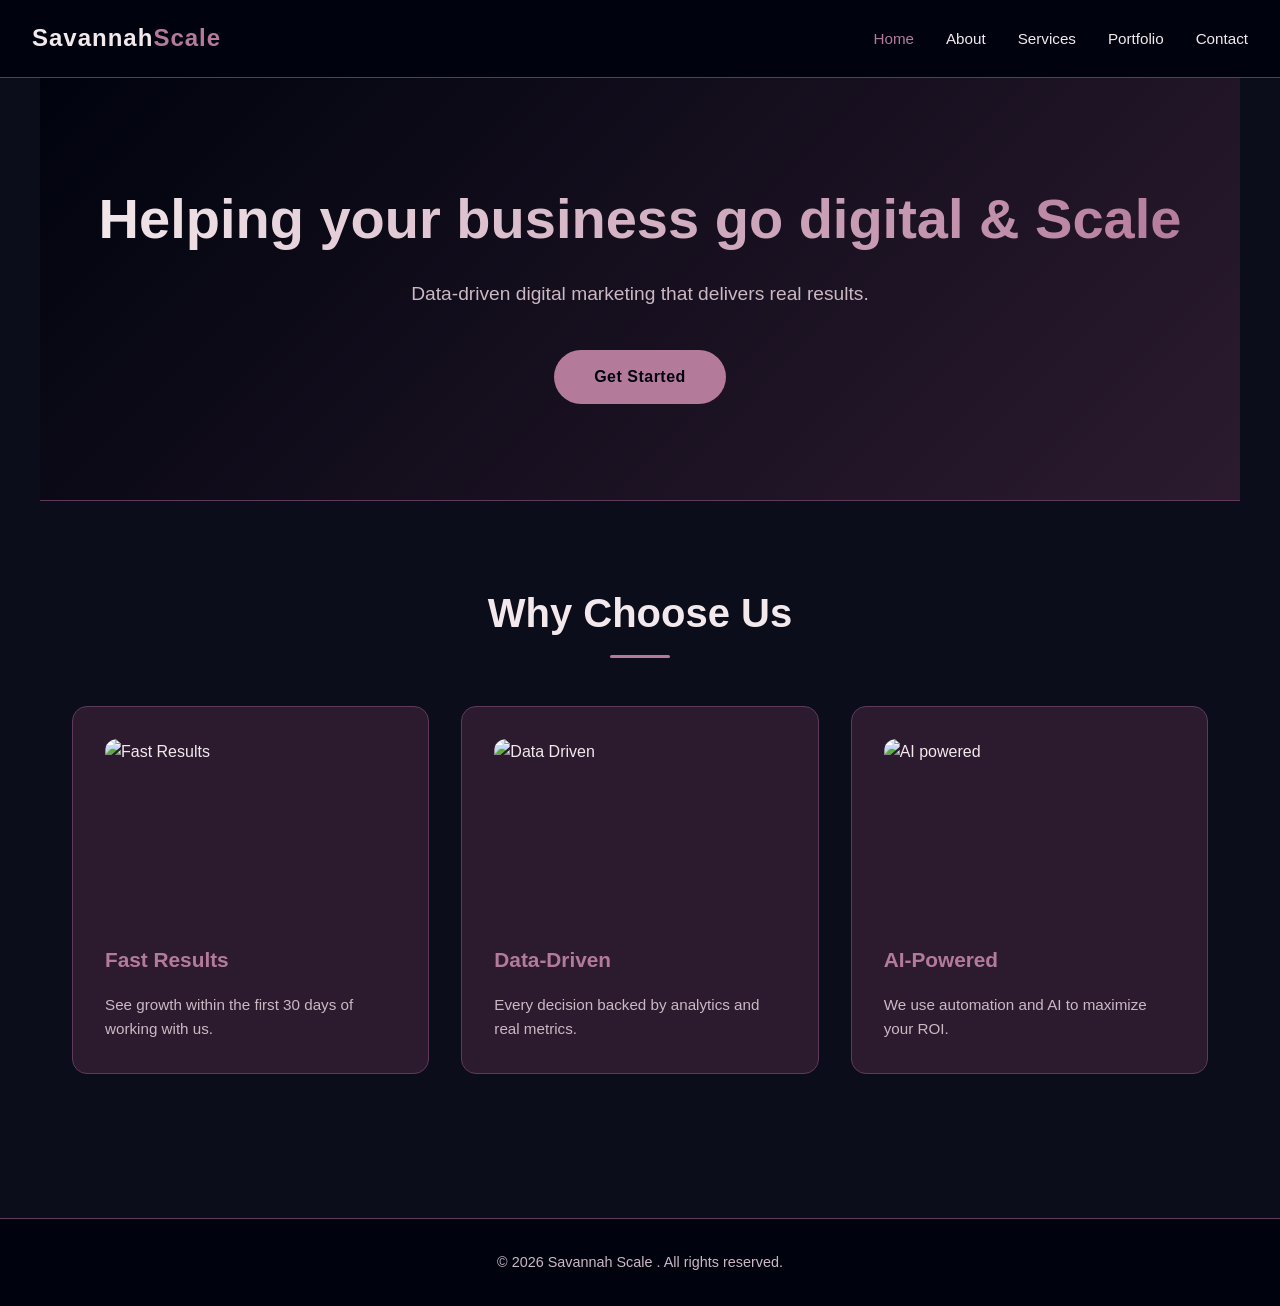
==== index.html @ 63f2a81c "updated name,updated HTML content" ====
<!DOCTYPE html>
<html lang="en">
<head>
  <meta charset="UTF-8">
  <title>Savannah Scale - Home</title>
  <link rel="stylesheet" href="style.css">
</head>
<body>
  <nav>
    <div class="logo">Savannah<span>Scale</span></div>
    <ul>
      <li><a href="index.html" class="active">Home</a></li>
      <li><a href="about.html">About</a></li>
      <li><a href="services.html">Services</a></li>
      <li><a href="portfolio.html">Portfolio</a></li>
      <li><a href="contact.html">Contact</a></li>
    </ul>
  </nav>

  <section class="hero">
    <h1>Helping your business go digital & Scale</h1>
    <p>Data-driven digital marketing that delivers real results.</p>
    <a href="contact.html" class="btn">Get Started</a>
  </section>

  <section>
    <h2>Why Choose Us</h2>
    <div class="services-grid">
      <div class="service-card">
       <img src="images/fast results.jpg" alt="Fast Results" class="icon-img">
        <h3>Fast Results</h3>
        <p>See growth within the first 30 days of working with us.</p>
      </div>
      <div class="service-card">
       <img src="images/data driven.jpg" alt="Data Driven" class="icon-img">
        <h3>Data-Driven</h3>
        <p>Every decision backed by analytics and real metrics.</p>
      </div>
      <div class="service-card">
        <img src="images/ai powered.jpg" alt="AI powered" class="icon-img">
        <h3>AI-Powered</h3>
        <p>We use automation and AI to maximize your ROI.</p>
      </div>
    </div>
  </section>

  <footer>
    <p>&copy; 2026 Savannah Scale . All rights reserved.</p>
  </footer>
</body>
</html>
---- style.css ----
* {
  margin: 0;
  padding: 0;
  box-sizing: border-box;
  font-family: 'Segoe UI', Tahoma, Geneva, Verdana, sans-serif;
}

:root {
  --bg-deep: #00030E;
  --bg-main: #0B0E1A;
  --bg-card: #2C1B2F;
  --accent-dark: #5E3A5C;
  --primary: #B47A9A;
  --text-light: #F3E9EC;
  --text-muted: #CBB8C3;    /* <-- Lighter, softer contrast for readable paragraphs */
}

body {
  background: var(--bg-main);
  color: var(--text-light);
  line-height: 1.6;
}

/* NAVBAR */
nav {
  background: var(--bg-deep);
  padding: 1.2rem 2rem;
  display: flex;
  justify-content: space-between;
  align-items: center;
  position: sticky;
  top: 0;
  z-index: 100;
  border-bottom: 1px solid var(--accent-dark);
}

.logo {
  color: var(--text-light);
  font-size: 1.5rem;
  font-weight: bold;
  letter-spacing: 1px;
}

.logo span {
  color: var(--primary);
}

nav ul {
  display: flex;
  list-style: none;
  gap: 2rem;
}

nav ul li a {
  color: var(--text-light);
  text-decoration: none;
  font-weight: 500;
  transition: color 0.3s ease;
  font-size: 0.95rem;
}

nav ul li a:hover,
nav ul li a.active {
  color: var(--primary);
}

/* HERO SECTION */
.hero {
  background: linear-gradient(135deg, var(--bg-deep) 0%, var(--bg-card) 100%);
  color: var(--text-light);
  padding: 6rem 2rem;
  text-align: center;
  border-bottom: 1px solid var(--accent-dark);
}

.hero h1 {
  font-size: 3.5rem;
  margin-bottom: 1rem;
  background: linear-gradient(to right, var(--text-light), var(--primary));
  -webkit-background-clip: text;
  -webkit-text-fill-color: transparent;
  font-weight: 800;
}

.hero p {
  font-size: 1.2rem;
  margin-bottom: 2.5rem;
  color: var(--text-muted);
  max-width: 600px;
  margin-left: auto;
  margin-right: auto;
}

/* BUTTONS */
.btn {
  background: var(--primary);
  color: var(--bg-deep);
  padding: 0.9rem 2.5rem;
  border: none;
  border-radius: 30px;
  text-decoration: none;
  font-weight: bold;
  display: inline-block;
  transition: all 0.3s ease;
  letter-spacing: 0.5px;
}

.btn:hover {
  background: var(--text-light);
  transform: translateY(-3px);
  box-shadow: 0 10px 20px rgba(180, 122, 154, 0.2);
}

/* SECTIONS */
section {
  padding: 5rem 2rem;
  max-width: 1200px;
  margin: 0 auto;
}

section h2 {
  text-align: center;
  font-size: 2.5rem;
  margin-bottom: 3rem;
  color: var(--text-light);
  position: relative;
}

section h2::after {
  content: '';
  display: block;
  width: 60px;
  height: 3px;
  background: var(--primary);
  margin: 10px auto 0;
  border-radius: 2px;
}

/* SERVICES & PORTFOLIO GRID */
.services-grid, .portfolio-grid {
  display: grid;
  grid-template-columns: repeat(auto-fit, minmax(300px, 1fr));
  gap: 2rem;
}

/* CARDS */
.service-card, .portfolio-card {
  background: var(--bg-card);
  padding: 2rem;
  border-radius: 15px;
  text-align: left;
  border: 1px solid var(--accent-dark);
  transition: all 0.3s ease;
}

.service-card:hover, .portfolio-card:hover {
  transform: translateY(-10px);
  border-color: var(--primary);
  box-shadow: 0 10px 30px rgba(0, 0, 0, 0.3);
}

.service-card img,
.portfolio-card img {
  width: 100%;
  max-width: 100%;
  height: 180px;
  object-fit: cover;      /* crops the photo so it never stretches */
  border-radius: 12px;
  margin-bottom: 1.5rem;
  display: block;
}

.service-card h3, .portfolio-card h3 {
  margin-bottom: 1rem;
  color: var(--primary);
  font-size: 1.3rem;
}

.service-card p, .portfolio-card p {
  color: var(--text-muted);
  font-size: 0.95rem;
}

/* PORTFOLIO IMAGE PLACEHOLDER */
.portfolio-card .img-placeholder {
  height: 200px;
  background: linear-gradient(135deg, var(--accent-dark), var(--primary));
  border-radius: 10px 10px 0 0;
  display: flex;
  align-items: center;
  justify-content: center;
  color: var(--text-light);
  font-size: 1.5rem;
  font-weight: bold;
  margin: -2.5rem -2rem 1.5rem -2rem; /* Pulls it to the edges */
  width: calc(100% + 4rem);
}

.portfolio-card .content {
  padding: 0 0.5rem;
  text-align: left;
}

/* CONTACT FORM */
form {
  max-width: 600px;
  margin: 0 auto;
  display: flex;
  flex-direction: column;
  gap: 1.2rem;
  background: var(--bg-card);
  padding: 2.5rem;
  border-radius: 15px;
  border: 1px solid var(--accent-dark);
}

form input,
form textarea {
  padding: 1rem;
  background: var(--bg-main);
  border: 1px solid var(--accent-dark);
  border-radius: 8px;
  font-size: 1rem;
  color: var(--text-light);
  transition: border-color 0.3s;
}

form input:focus,
form textarea:focus {
  outline: none;
  border-color: var(--primary);
}

form input::placeholder,
form textarea::placeholder {
  color: var(--text-muted);
}

form textarea {
  min-height: 150px;
  resize: vertical;
}

form button {
  background: var(--primary);
  color: var(--bg-deep);
  padding: 1rem;
  border: none;
  border-radius: 8px;
  font-size: 1rem;
  font-weight: bold;
  cursor: pointer;
  transition: all 0.3s ease;
  margin-top: 0.5rem;
}

form button:hover {
  background: var(--text-light);
}

/* FOOTER */
footer {
  background: var(--bg-deep);
  color: var(--text-muted);
  text-align: center;
  padding: 2rem;
  margin-top: 4rem;
  border-top: 1px solid var(--accent-dark);
  font-size: 0.9rem;
}

/* MOBILE RESPONSIVE */
@media (max-width: 768px) {
  nav {
    flex-direction: column;
    gap: 1rem;
    padding: 1rem;
  }
  nav ul {
    gap: 1rem;
    flex-wrap: wrap;
    justify-content: center;
  }
  .hero h1 {
    font-size: 2.2rem;
  }
  .hero {
    padding: 4rem 1.5rem;
  }
  section {
    padding: 3rem 1.5rem;
  }
  form {
    padding: 1.5rem;
  }
}
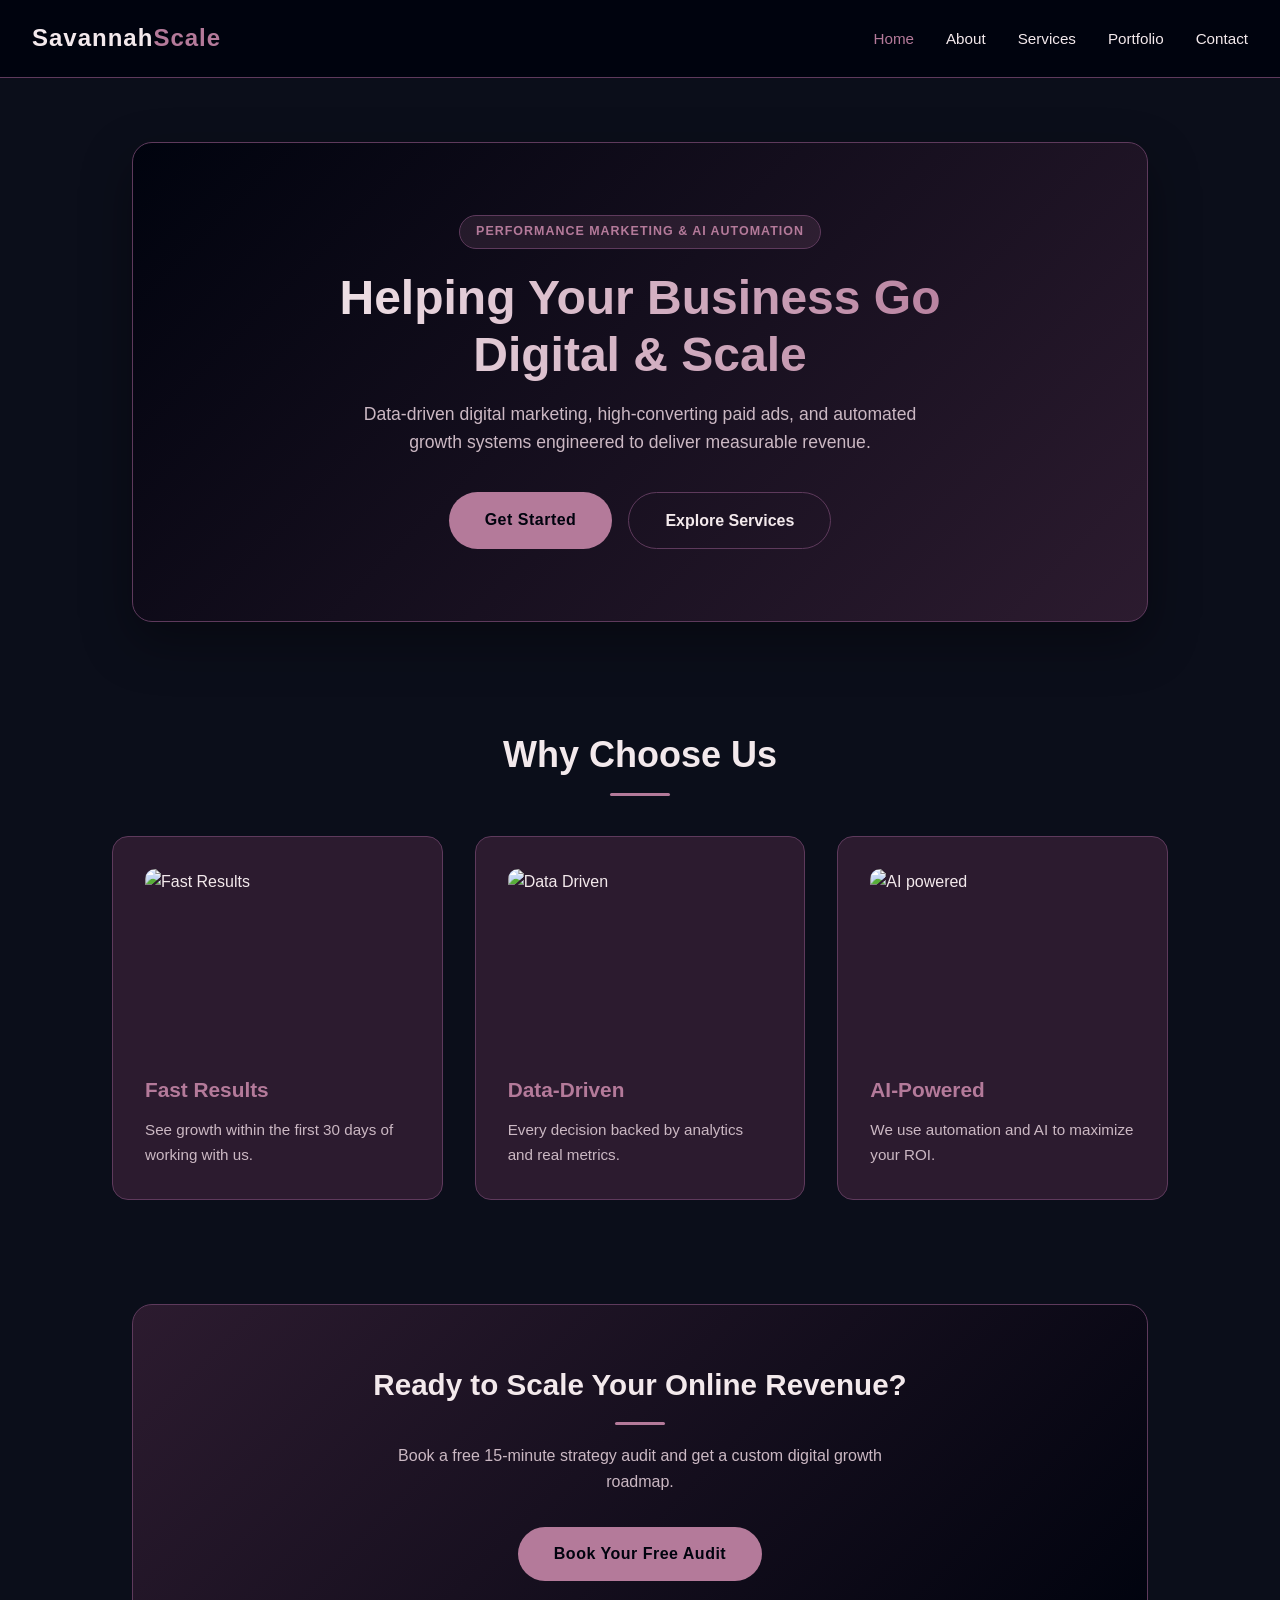
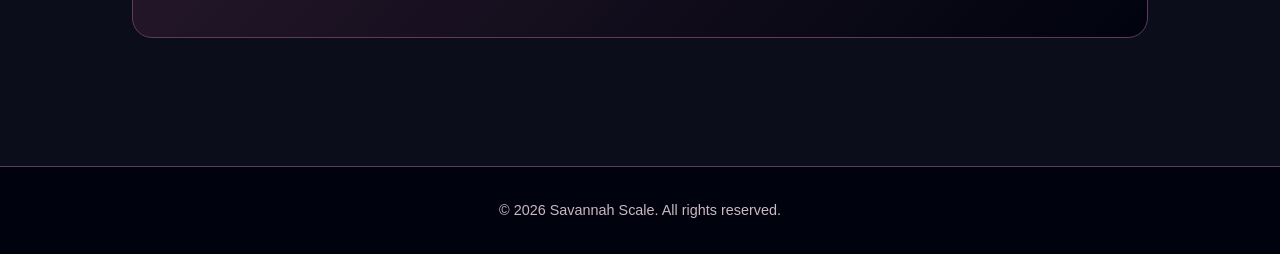
==== commit 1fac4238: "updated about, contact, index, portfolio, services HTML and refined css styling" ====
--- a/index.html
+++ b/index.html
@@ -2,6 +2,7 @@
 <html lang="en">
 <head>
   <meta charset="UTF-8">
+  <meta name="viewport" content="width=device-width, initial-scale=1.0">
   <title>Savannah Scale - Home</title>
   <link rel="stylesheet" href="style.css">
 </head>
@@ -17,35 +18,60 @@
     </ul>
   </nav>
 
-  <section class="hero">
-    <h1>Helping your business go digital & Scale</h1>
-    <p>Data-driven digital marketing that delivers real results.</p>
-    <a href="contact.html" class="btn">Get Started</a>
-  </section>
+  <main>
+    <!-- 1. Upgraded Top Hero Card (From your 2nd screenshot) -->
+    <section class="home-hero">
+      <div class="hero-card">
+        <span class="hero-badge">PERFORMANCE MARKETING &amp; AI AUTOMATION</span>
+        <h1>Helping Your Business Go Digital &amp; Scale</h1>
+        <p>
+          Data-driven digital marketing, high-converting paid ads, and automated growth 
+          systems engineered to deliver measurable revenue.
+        </p>
+        <div class="hero-actions">
+          <a href="contact.html" class="btn-primary">Get Started</a>
+          <a href="services.html" class="btn-secondary">Explore Services</a>
+        </div>
+      </div>
+    </section>
 
-  <section>
-    <h2>Why Choose Us</h2>
-    <div class="services-grid">
-      <div class="service-card">
-       <img src="images/fast results.jpg" alt="Fast Results" class="icon-img">
-        <h3>Fast Results</h3>
-        <p>See growth within the first 30 days of working with us.</p>
+    <!-- 2. Your Original "Why Choose Us" Section with Images Kept Intact -->
+    <section class="why-us-original">
+      <h2>Why Choose Us</h2>
+      <div class="services-grid">
+        <div class="service-card">
+          <img src="images/fast results.jpg" alt="Fast Results" class="icon-img">
+          <h3>Fast Results</h3>
+          <p>See growth within the first 30 days of working with us.</p>
+        </div>
+        <div class="service-card">
+          <img src="images/data driven.jpg" alt="Data Driven" class="icon-img">
+          <h3>Data-Driven</h3>
+          <p>Every decision backed by analytics and real metrics.</p>
+        </div>
+        <div class="service-card">
+          <img src="images/ai powered.jpg" alt="AI powered" class="icon-img">
+          <h3>AI-Powered</h3>
+          <p>We use automation and AI to maximize your ROI.</p>
+        </div>
       </div>
-      <div class="service-card">
-       <img src="images/data driven.jpg" alt="Data Driven" class="icon-img">
-        <h3>Data-Driven</h3>
-        <p>Every decision backed by analytics and real metrics.</p>
+    </section>
+
+    <!-- 3. Upgraded Bottom CTA Banner (From your 1st screenshot) -->
+    <section class="home-cta">
+      <div class="cta-box">
+        <h2>Ready to Scale Your Online Revenue?</h2>
+        <div class="cta-divider"></div>
+        <p>Book a free 15-minute strategy audit and get a custom digital growth roadmap.</p>
+        <a href="contact.html" class="btn-primary">Book Your Free Audit</a>
       </div>
-      <div class="service-card">
-        <img src="images/ai powered.jpg" alt="AI powered" class="icon-img">
-        <h3>AI-Powered</h3>
-        <p>We use automation and AI to maximize your ROI.</p>
-      </div>
-    </div>
-  </section>
+    </section>
+  </main>
 
   <footer>
-    <p>&copy; 2026 Savannah Scale . All rights reserved.</p>
+    <p>&copy; <span id="current-year">2026</span> Savannah Scale. All rights reserved.</p>
   </footer>
+
+  <script src="script.js"></script>
 </body>
-</html>+</html>
--- a/style.css
+++ b/style.css
@@ -12,7 +12,7 @@
   --accent-dark: #5E3A5C;
   --primary: #B47A9A;
   --text-light: #F3E9EC;
-  --text-muted: #CBB8C3;    /* <-- Lighter, softer contrast for readable paragraphs */
+  --text-muted: #CBB8C3;
 }
 
 body {
@@ -21,7 +21,7 @@
   line-height: 1.6;
 }
 
-/* NAVBAR */
+/* ==================== NAVBAR ==================== */
 nav {
   background: var(--bg-deep);
   padding: 1.2rem 2rem;
@@ -32,6 +32,7 @@
   top: 0;
   z-index: 100;
   border-bottom: 1px solid var(--accent-dark);
+  transition: box-shadow 0.3s ease;
 }
 
 .logo {
@@ -64,17 +65,18 @@
   color: var(--primary);
 }
 
-/* HERO SECTION */
+/* ==================== SHARED HERO BANNER (About, Services, Contact) ==================== */
 .hero {
   background: linear-gradient(135deg, var(--bg-deep) 0%, var(--bg-card) 100%);
   color: var(--text-light);
-  padding: 6rem 2rem;
+  padding: 5.5rem 2rem;
   text-align: center;
   border-bottom: 1px solid var(--accent-dark);
+  max-width: 100%;
 }
 
 .hero h1 {
-  font-size: 3.5rem;
+  font-size: 3rem;
   margin-bottom: 1rem;
   background: linear-gradient(to right, var(--text-light), var(--primary));
   -webkit-background-clip: text;
@@ -83,45 +85,128 @@
 }
 
 .hero p {
-  font-size: 1.2rem;
-  margin-bottom: 2.5rem;
+  font-size: 1.15rem;
   color: var(--text-muted);
   max-width: 600px;
-  margin-left: auto;
-  margin-right: auto;
-}
-
-/* BUTTONS */
-.btn {
+  margin: 0 auto;
+}
+
+/* ==================== HOME HERO CARD ==================== */
+.home-hero {
+  padding: 4rem 2rem 2rem;
+  max-width: 1080px;
+  margin: 0 auto;
+}
+
+.hero-card {
+  background: linear-gradient(135deg, var(--bg-deep) 0%, var(--bg-card) 100%);
+  border: 1px solid var(--accent-dark);
+  border-radius: 20px;
+  padding: 4.5rem 2rem;
+  text-align: center;
+  box-shadow: 0 20px 50px rgba(0, 0, 0, 0.35);
+}
+
+.hero-badge,
+.eyebrow,
+.card-eyebrow {
+  display: inline-block;
+  font-size: 0.78rem;
+  font-weight: 700;
+  text-transform: uppercase;
+  letter-spacing: 0.08em;
+  color: var(--primary);
+  background: rgba(180, 122, 154, 0.14);
+  border: 1px solid var(--accent-dark);
+  padding: 6px 16px;
+  border-radius: 999px;
+  margin-bottom: 1.25rem;
+}
+
+.hero-card h1 {
+  font-size: 3rem;
+  margin: 0 auto 1rem;
+  max-width: 720px;
+  background: linear-gradient(to right, var(--text-light), var(--primary));
+  -webkit-background-clip: text;
+  -webkit-text-fill-color: transparent;
+  font-weight: 800;
+  line-height: 1.2;
+}
+
+.hero-card p {
+  font-size: 1.1rem;
+  margin: 0 auto 2.25rem;
+  color: var(--text-muted);
+  max-width: 580px;
+  line-height: 1.6;
+}
+
+/* ==================== BUTTONS ==================== */
+.hero-actions {
+  display: flex;
+  justify-content: center;
+  gap: 1rem;
+  flex-wrap: wrap;
+}
+
+.btn,
+.btn-primary {
   background: var(--primary);
   color: var(--bg-deep);
-  padding: 0.9rem 2.5rem;
+  padding: 0.9rem 2.25rem;
   border: none;
   border-radius: 30px;
   text-decoration: none;
-  font-weight: bold;
+  font-weight: 700;
   display: inline-block;
+  text-align: center;
   transition: all 0.3s ease;
   letter-spacing: 0.5px;
-}
-
-.btn:hover {
+  cursor: pointer;
+}
+
+.btn:hover,
+.btn-primary:hover {
   background: var(--text-light);
+  color: var(--bg-deep);
   transform: translateY(-3px);
-  box-shadow: 0 10px 20px rgba(180, 122, 154, 0.2);
-}
-
-/* SECTIONS */
+  box-shadow: 0 10px 20px rgba(180, 122, 154, 0.25);
+}
+
+.btn-secondary,
+.btn-outline {
+  background: transparent;
+  color: var(--text-light);
+  padding: 0.9rem 2.25rem;
+  border: 1px solid var(--accent-dark);
+  border-radius: 30px;
+  text-decoration: none;
+  font-weight: 600;
+  display: inline-block;
+  text-align: center;
+  transition: all 0.3s ease;
+  cursor: pointer;
+}
+
+.btn-secondary:hover,
+.btn-outline:hover {
+  border-color: var(--primary);
+  background: rgba(180, 122, 154, 0.14);
+  transform: translateY(-3px);
+}
+
+/* ==================== GENERAL SECTIONS ==================== */
 section {
-  padding: 5rem 2rem;
-  max-width: 1200px;
+  padding: 4.5rem 2rem;
+  max-width: 1120px;
   margin: 0 auto;
 }
 
 section h2 {
   text-align: center;
-  font-size: 2.5rem;
-  margin-bottom: 3rem;
+  font-size: 2.25rem;
+  margin-bottom: 2.5rem;
   color: var(--text-light);
   position: relative;
 }
@@ -136,161 +221,709 @@
   border-radius: 2px;
 }
 
-/* SERVICES & PORTFOLIO GRID */
-.services-grid, .portfolio-grid {
+/* ==================== SERVICES & WHY CHOOSE US GRID ==================== */
+.services-grid {
   display: grid;
   grid-template-columns: repeat(auto-fit, minmax(300px, 1fr));
   gap: 2rem;
 }
 
-/* CARDS */
-.service-card, .portfolio-card {
+.service-card {
   background: var(--bg-card);
   padding: 2rem;
-  border-radius: 15px;
+  border-radius: 16px;
   text-align: left;
   border: 1px solid var(--accent-dark);
-  transition: all 0.3s ease;
-}
-
-.service-card:hover, .portfolio-card:hover {
-  transform: translateY(-10px);
+  transition: transform 0.3s ease, border-color 0.3s ease, box-shadow 0.3s ease;
+}
+
+.service-card:hover {
+  transform: translateY(-6px);
   border-color: var(--primary);
-  box-shadow: 0 10px 30px rgba(0, 0, 0, 0.3);
-}
-
-.service-card img,
-.portfolio-card img {
+  box-shadow: 0 10px 28px rgba(180, 122, 154, 0.18);
+}
+
+.service-card .icon-img,
+.service-card img {
   width: 100%;
-  max-width: 100%;
   height: 180px;
-  object-fit: cover;      /* crops the photo so it never stretches */
-  border-radius: 12px;
+  object-fit: cover;
+  border-radius: 10px;
   margin-bottom: 1.5rem;
   display: block;
 }
 
-.service-card h3, .portfolio-card h3 {
-  margin-bottom: 1rem;
+.service-card h3 {
+  margin-bottom: 0.75rem;
   color: var(--primary);
   font-size: 1.3rem;
 }
 
-.service-card p, .portfolio-card p {
+.service-card p {
   color: var(--text-muted);
   font-size: 0.95rem;
 }
 
-/* PORTFOLIO IMAGE PLACEHOLDER */
-.portfolio-card .img-placeholder {
-  height: 200px;
-  background: linear-gradient(135deg, var(--accent-dark), var(--primary));
-  border-radius: 10px 10px 0 0;
-  display: flex;
-  align-items: center;
-  justify-content: center;
-  color: var(--text-light);
-  font-size: 1.5rem;
-  font-weight: bold;
-  margin: -2.5rem -2rem 1.5rem -2rem; /* Pulls it to the edges */
-  width: calc(100% + 4rem);
-}
-
-.portfolio-card .content {
-  padding: 0 0.5rem;
-  text-align: left;
-}
-
-/* CONTACT FORM */
-form {
+/* ==================== PRICING CARDS (Services Page) ==================== */
+.pricing-section {
+  padding: 4rem 2rem 5rem;
+  max-width: 1120px;
+  margin: 0 auto;
+}
+
+.pricing-header {
+  text-align: center;
   max-width: 600px;
-  margin: 0 auto;
+  margin: 0 auto 3.5rem;
+}
+
+.pricing-header h2 {
+  margin-bottom: 1rem;
+}
+
+.pricing-header p {
+  color: var(--text-muted);
+  font-size: 1rem;
+}
+
+.pricing-grid {
+  display: grid;
+  grid-template-columns: repeat(3, 1fr);
+  gap: 28px;
+  align-items: stretch;
+}
+
+.pricing-card {
+  background: linear-gradient(180deg, var(--bg-card) 0%, #1b1120 100%);
+  border: 1px solid var(--accent-dark);
+  border-radius: 18px;
+  padding: 36px 28px;
   display: flex;
   flex-direction: column;
-  gap: 1.2rem;
-  background: var(--bg-card);
-  padding: 2.5rem;
-  border-radius: 15px;
-  border: 1px solid var(--accent-dark);
-}
-
-form input,
-form textarea {
-  padding: 1rem;
-  background: var(--bg-main);
-  border: 1px solid var(--accent-dark);
-  border-radius: 8px;
-  font-size: 1rem;
-  color: var(--text-light);
-  transition: border-color 0.3s;
-}
-
-form input:focus,
-form textarea:focus {
-  outline: none;
+  justify-content: space-between;
+  position: relative;
+  transition: transform 0.25s ease, border-color 0.25s ease, box-shadow 0.25s ease;
+}
+
+.pricing-card:hover {
+  transform: translateY(-6px);
   border-color: var(--primary);
 }
 
-form input::placeholder,
-form textarea::placeholder {
-  color: var(--text-muted);
-}
-
-form textarea {
-  min-height: 150px;
-  resize: vertical;
-}
-
-form button {
+.pricing-card.popular {
+  background: linear-gradient(180deg, #3c223f 0%, var(--bg-card) 100%);
+  border: 1.5px solid var(--primary);
+  box-shadow: 0 12px 40px rgba(180, 122, 154, 0.2);
+}
+
+.badge {
+  position: absolute;
+  top: -13px;
+  right: 24px;
   background: var(--primary);
   color: var(--bg-deep);
-  padding: 1rem;
-  border: none;
-  border-radius: 8px;
+  font-size: 0.75rem;
+  font-weight: 800;
+  text-transform: uppercase;
+  letter-spacing: 0.06em;
+  padding: 4px 14px;
+  border-radius: 999px;
+}
+
+.plan-name {
+  font-size: 1.35rem;
+  font-weight: 700;
+  color: var(--text-light);
+  margin-bottom: 8px;
+}
+
+.plan-desc {
+  font-size: 0.9rem;
+  color: var(--text-muted);
+  margin-bottom: 24px;
+}
+
+.plan-price {
+  display: flex;
+  align-items: baseline;
+  gap: 6px;
+  padding-bottom: 24px;
+  border-bottom: 1px solid var(--accent-dark);
+  margin-bottom: 24px;
+}
+
+.plan-price .currency {
   font-size: 1rem;
-  font-weight: bold;
-  cursor: pointer;
-  transition: all 0.3s ease;
-  margin-top: 0.5rem;
-}
-
-form button:hover {
-  background: var(--text-light);
-}
-
-/* FOOTER */
+  font-weight: 700;
+  color: var(--primary);
+}
+
+.plan-price .amount {
+  font-size: 2.25rem;
+  font-weight: 800;
+  color: var(--text-light);
+}
+
+.plan-price .period {
+  font-size: 0.875rem;
+  color: var(--text-muted);
+}
+
+.plan-features {
+  list-style: none;
+  margin-bottom: 32px;
+  flex-grow: 1;
+}
+
+.plan-features li {
+  display: flex;
+  align-items: flex-start;
+  gap: 10px;
+  font-size: 0.925rem;
+  color: var(--text-light);
+  margin-bottom: 14px;
+}
+
+.plan-features .check {
+  color: var(--primary);
+  font-weight: 700;
+}
+
+.pricing-card .btn {
+  width: 100%;
+}
+
+/* ==================== ABOUT PAGE (Story/Mission & 4 Pillars) ==================== */
+.story-mission-section {
+  padding: 4rem 2rem 1.5rem;
+  max-width: 1040px;
+  margin: 0 auto;
+}
+
+.story-mission-grid {
+  display: grid;
+  grid-template-columns: repeat(2, 1fr);
+  gap: 24px;
+}
+
+.info-card {
+  background: var(--bg-card);
+  border: 1px solid var(--accent-dark);
+  border-radius: 16px;
+  padding: 2rem;
+  transition: transform 0.25s ease, border-color 0.25s ease;
+}
+
+.info-card:hover {
+  transform: translateY(-4px);
+  border-color: var(--primary);
+}
+
+.info-card h2 {
+  text-align: left;
+  font-size: 1.55rem;
+  margin-bottom: 0.75rem;
+}
+
+.info-card h2::after {
+  margin: 8px 0 0;
+}
+
+.info-card p {
+  color: var(--text-muted);
+  font-size: 0.95rem;
+}
+
+.about-pillars {
+  max-width: 1000px;
+  margin: 2rem auto;
+  padding: 2.5rem 2rem;
+  background: var(--bg-card);
+  border: 1px solid var(--accent-dark);
+  border-radius: 16px;
+}
+
+.pillars-header {
+  text-align: center;
+  margin-bottom: 2rem;
+}
+
+.pillars-header h2 {
+  font-size: 1.75rem;
+  margin-bottom: 0.5rem;
+}
+
+.pillars-header p {
+  color: var(--text-muted);
+  font-size: 0.95rem;
+}
+
+.pillars-grid {
+   list-style: none;
+  padding-left: 0;
+  display: grid;
+  grid-template-columns: repeat(2, 1fr);
+  gap: 20px;
+}
+
+.pillar-item {
+  background-color: var(--bg-main);
+  border: 1px solid var(--accent-dark);
+  border-radius: 12px;
+  padding: 1.5rem;
+  transition: border-color 0.2s ease, transform 0.2s ease;
+}
+
+.pillar-item:hover {
+  border-color: var(--primary);
+  transform: translateY(-3px);
+}
+
+.pillar-num {
+  display: inline-block;
+  font-size: 0.78rem;
+  font-weight: 700;
+  color: var(--primary);
+  background-color: rgba(180, 122, 154, 0.14);
+  padding: 4px 10px;
+  border-radius: 6px;
+  margin-bottom: 10px;
+}
+
+.pillar-item h3 {
+  color: var(--text-light);
+  font-size: 1.15rem;
+  margin-bottom: 8px;
+}
+
+.pillar-item p {
+  color: var(--text-muted);
+  font-size: 0.9rem;
+}
+
+/* ==================== PORTFOLIO PAGE (Filters, Metric Banners & Modal) ==================== */
+.portfolio-hero {
+  background: linear-gradient(135deg, var(--bg-deep) 0%, var(--bg-card) 100%);
+  border-bottom: 1px solid var(--accent-dark);
+  padding: 5rem 2rem;
+  text-align: center;
+  max-width: 100%;
+}
+
+.portfolio-hero h1 {
+font-size: 2.75rem;
+margin-bottom: 0.75rem;
+background: linear-gradient(to right, var(--text-light), var(--primary));
+-webkit-background-clip: text;
+-webkit-text-fill-color: transparent;
+font-weight: 800;
+}
+.portfolio-hero p {
+color: var(--text-muted);
+font-size: 1.05rem;
+}
+.filter-bar {
+display: flex;
+justify-content: center;
+gap: 12px;
+flex-wrap: wrap;
+margin-bottom: 2.5rem;
+}
+.filter-btn {
+background: var(--bg-card);
+border: 1px solid var(--accent-dark);
+color: var(--text-light);
+padding: 9px 20px;
+border-radius: 999px;
+font-size: 0.88rem;
+font-weight: 600;
+cursor: pointer;
+transition: all 0.2s ease;
+}
+.filter-btn:hover,
+.filter-btn.active {
+background: var(--primary);
+border-color: var(--primary);
+color: var(--bg-deep);
+}
+.portfolio-grid {
+display: grid;
+grid-template-columns: repeat(3, 1fr);
+gap: 28px;
+}
+.portfolio-card {
+background: var(--bg-card);
+border: 1px solid var(--accent-dark);
+border-radius: 16px;
+overflow: hidden;
+display: flex;
+flex-direction: column;
+transition: transform 0.25s ease, border-color 0.25s ease;
+}
+.portfolio-card:hover {
+transform: translateY(-6px);
+border-color: var(--primary);
+}
+.portfolio-card.hide {
+display: none;
+}
+.card-banner {
+padding: 28px 24px;
+border-bottom: 1px solid var(--accent-dark);
+}
+.banner-plum { background: linear-gradient(135deg, #472546 0%, var(--bg-deep) 100%); }
+.banner-indigo { background: linear-gradient(135deg, #352145 0%, var(--bg-deep) 100%); }
+.banner-violet { background: linear-gradient(135deg, #42224a 0%, var(--bg-deep) 100%); }
+.project-tag {
+display: inline-block;
+font-size: 0.72rem;
+font-weight: 700;
+text-transform: uppercase;
+letter-spacing: 0.06em;
+color: var(--primary);
+background: rgba(0, 3, 14, 0.5);
+padding: 4px 10px;
+border-radius: 6px;
+margin-bottom: 14px;
+}
+.metric-highlight {
+font-size: 2.5rem;
+font-weight: 800;
+color: var(--text-light);
+line-height: 1.1;
+margin-bottom: 4px;
+}
+.metric-label {
+font-size: 0.85rem;
+color: var(--text-muted);
+}
+.portfolio-card .content {
+padding: 24px;
+display: flex;
+flex-direction: column;
+flex-grow: 1;
+}
+.portfolio-card h3 {
+color: var(--text-light);
+font-size: 1.2rem;
+margin-bottom: 10px;
+}
+.portfolio-card p {
+color: var(--text-muted);
+font-size: 0.9rem;
+margin-bottom: 20px;
+flex-grow: 1;
+}
+.case-btn {
+background: transparent;
+border: none;
+color: var(--primary);
+font-weight: 700;
+font-size: 0.9rem;
+padding: 0;
+text-align: left;
+cursor: pointer;
+}
+.case-btn:hover {
+text-decoration: underline;
+}
+/* Case Study Modal */
+.modal-overlay {
+position: fixed;
+inset: 0;
+background: rgba(0, 3, 14, 0.85);
+backdrop-filter: blur(5px);
+display: none;
+align-items: center;
+justify-content: center;
+padding: 20px;
+z-index: 1000;
+}
+.modal-overlay.open {
+display: flex;
+}
+.modal-card {
+background: var(--bg-card);
+border: 1px solid var(--primary);
+border-radius: 18px;
+max-width: 540px;
+width: 100%;
+padding: 32px;
+position: relative;
+color: var(--text-light);
+}
+.modal-close {
+position: absolute;
+top: 16px;
+right: 20px;
+background: none;
+border: none;
+color: var(--text-muted);
+font-size: 1.75rem;
+cursor: pointer;
+}
+.modal-badge {
+display: inline-block;
+background: rgba(180, 122, 154, 0.18);
+color: var(--primary);
+font-size: 0.8rem;
+font-weight: 700;
+padding: 4px 12px;
+border-radius: 999px;
+margin-bottom: 10px;
+}
+.modal-card h2 {
+text-align: left;
+margin-bottom: 16px;
+font-size: 1.6rem;
+}
+.modal-card h2::after {
+display: none;
+}
+.modal-body h4 {
+color: var(--primary);
+margin: 14px 0 4px;
+font-size: 0.95rem;
+}
+.modal-body p {
+color: var(--text-muted);
+font-size: 0.9rem;
+}
+/* ==================== CONTACT PAGE (2-Column Split & Form) ==================== */
+.contact-grid {
+display: grid;
+grid-template-columns: 1fr 1.25fr;
+gap: 36px;
+align-items: start;
+}
+.contact-info,
+.contact-form-card {
+background: var(--bg-card);
+border: 1px solid var(--accent-dark);
+border-radius: 18px;
+padding: 2.25rem;
+}
+.contact-info h2 {
+text-align: left;
+font-size: 1.75rem;
+margin-bottom: 12px;
+}
+.contact-info h2::after {
+margin: 8px 0 0;
+}
+.contact-intro {
+color: var(--text-muted);
+font-size: 0.95rem;
+margin-bottom: 2rem;
+}
+.info-list {
+display: flex;
+flex-direction: column;
+gap: 1.25rem;
+}
+.info-item {
+display: flex;
+align-items: flex-start;
+gap: 14px;
+}
+.info-icon {
+width: 40px;
+height: 40px;
+background: rgba(180, 122, 154, 0.14);
+border: 1px solid var(--accent-dark);
+border-radius: 10px;
+display: flex;
+align-items: center;
+justify-content: center;
+color: var(--primary);
+flex-shrink: 0;
+}
+.info-item h4 {
+color: var(--text-light);
+font-size: 0.95rem;
+margin-bottom: 3px;
+}
+.info-item p {
+color: var(--text-muted);
+font-size: 0.88rem;
+}
+.styled-form {
+display: flex;
+flex-direction: column;
+gap: 1.25rem;
+}
+.form-row {
+display: grid;
+grid-template-columns: 1fr 1fr;
+gap: 16px;
+}
+.form-group {
+display: flex;
+flex-direction: column;
+gap: 6px;
+}
+.form-group label {
+color: var(--text-light);
+font-size: 0.85rem;
+font-weight: 600;
+}
+.styled-form input,
+.styled-form select,
+.styled-form textarea {
+width: 100%;
+background: var(--bg-main);
+border: 1px solid var(--accent-dark);
+border-radius: 10px;
+padding: 12px 14px;
+color: var(--text-light);
+font-size: 0.95rem;
+transition: border-color 0.2s ease, box-shadow 0.2s ease;
+}
+.styled-form input:focus,
+.styled-form select:focus,
+.styled-form textarea:focus {
+outline: none;
+border-color: var(--primary);
+box-shadow: 0 0 0 3px rgba(180, 122, 154, 0.18);
+}
+.form-submit-btn {
+width: 100%;
+font-size: 1rem;
+margin-top: 4px;
+}
+.form-success {
+display: none;
+background: rgba(34, 197, 94, 0.12);
+border: 1px solid rgba(34, 197, 94, 0.4);
+color: #bbf7d0;
+padding: 14px 16px;
+border-radius: 10px;
+font-size: 0.9rem;
+}
+.form-success.show {
+display: block;
+}
+/* ==================== BOTTOM CTA BANNER ==================== */
+.home-cta {
+max-width: 1080px;
+margin: 0 auto;
+padding: 2rem 2rem 5rem;
+}
+.cta-box {
+background: linear-gradient(135deg, var(--bg-card) 0%, var(--bg-deep) 100%);
+border: 1px solid var(--accent-dark);
+border-radius: 20px;
+padding: 3.5rem 2rem;
+text-align: center;
+}
+.cta-box h2 {
+font-size: 1.85rem;
+margin: 0;
+}
+.cta-box h2::after {
+display: none;
+}
+.cta-divider {
+width: 50px;
+height: 3px;
+background-color: var(--primary);
+margin: 14px auto 18px;
+border-radius: 999px;
+}
+.cta-box p {
+color: var(--text-muted);
+max-width: 520px;
+margin: 0 auto 2rem;
+}
+/* ==================== SCROLL REVEAL ANIMATION ==================== */
+.reveal-hidden {
+opacity: 0;
+transform: translateY(18px);
+transition: opacity 0.5s ease, transform 0.5s ease;
+}
+.reveal-hidden.visible {
+opacity: 1;
+transform: translateY(0);
+}
+/* ==================== FOOTER ==================== */
 footer {
-  background: var(--bg-deep);
-  color: var(--text-muted);
-  text-align: center;
-  padding: 2rem;
-  margin-top: 4rem;
-  border-top: 1px solid var(--accent-dark);
-  font-size: 0.9rem;
-}
-
-/* MOBILE RESPONSIVE */
+background: var(--bg-deep);
+color: var(--text-muted);
+text-align: center;
+padding: 2rem;
+margin-top: 3rem;
+border-top: 1px solid var(--accent-dark);
+font-size: 0.9rem;
+}
+/* ==================== MOBILE RESPONSIVE ==================== */
+@media (max-width: 900px) {
+.pricing-grid,
+.portfolio-grid,
+.contact-grid {
+grid-template-columns: 1fr;
+}
+}
 @media (max-width: 768px) {
-  nav {
-    flex-direction: column;
-    gap: 1rem;
-    padding: 1rem;
-  }
-  nav ul {
-    gap: 1rem;
-    flex-wrap: wrap;
-    justify-content: center;
-  }
-  .hero h1 {
-    font-size: 2.2rem;
-  }
-  .hero {
-    padding: 4rem 1.5rem;
-  }
-  section {
-    padding: 3rem 1.5rem;
-  }
-  form {
-    padding: 1.5rem;
-  }
-}+nav {
+flex-direction: column;
+gap: 1rem;
+padding: 1rem;
+}
+nav ul {
+gap: 1rem;
+flex-wrap: wrap;
+justify-content: center;
+}
+.hero h1,
+.hero-card h1 {
+font-size: 2.1rem;
+}
+.story-mission-grid,
+.pillars-grid,
+.form-row {
+grid-template-columns: 1fr;
+}
+section {
+padding: 3rem 1.5rem;
+}
+}
+/* Plan Comparison Table */
+.comparison-section {
+  max-width: 1100px;
+  margin: 0 auto 5rem;
+  padding: 0 1.5rem;
+}
+
+.table-wrapper {
+  overflow-x: auto;
+  border-radius: 12px;
+  border: 1px solid rgba(214, 143, 168, 0.25);
+}
+
+.comparison-table {
+  width: 100%;
+  border-collapse: collapse;
+  background-color: #16111a;
+  color: #f3eef5;
+  text-align: left;
+  font-size: 0.95rem;
+}
+
+.comparison-table th,
+.comparison-table td {
+  padding: 1rem 1.25rem;
+  border-bottom: 1px solid rgba(255, 255, 255, 0.08);
+}
+
+.comparison-table thead {
+  background-color: #241926;
+  color: #d68fa8;
+}
+
+.comparison-table tbody tr:last-child td {
+  border-bottom: none;
+}
+
+.comparison-table tbody tr:hover {
+  background-color: rgba(214, 143, 168, 0.06);
+}
